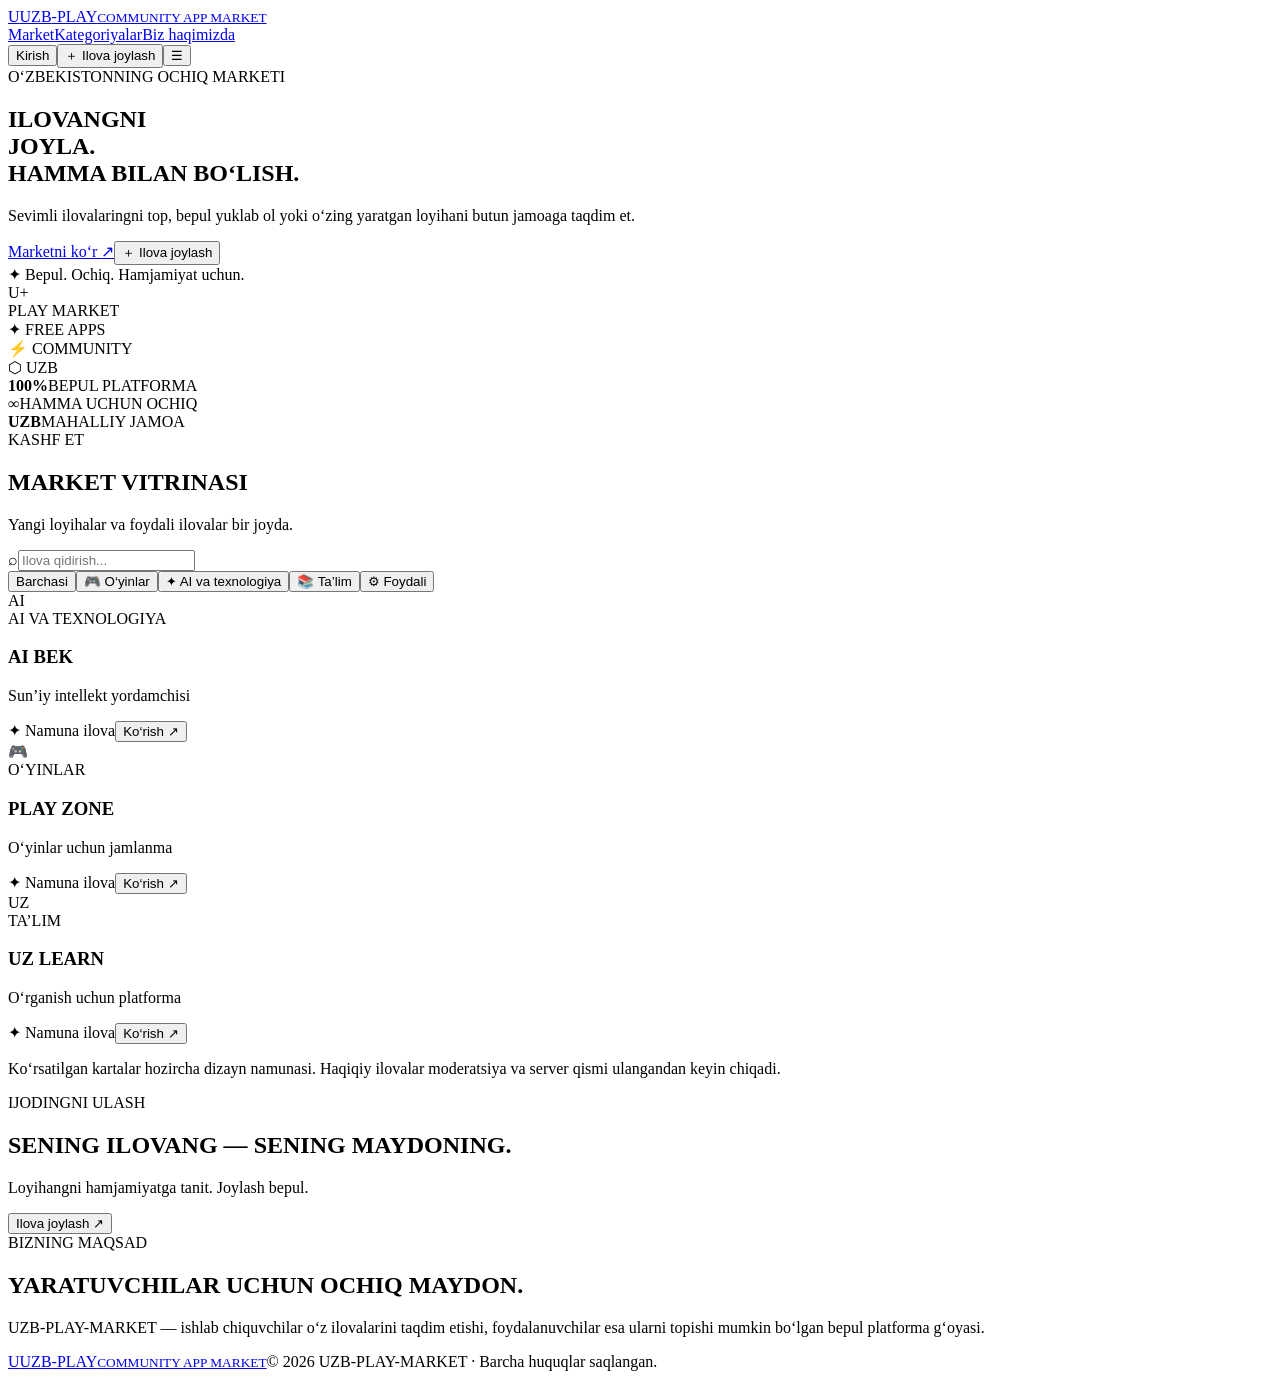
==== index.html @ 354644d7 "Add UZB-PLAY-MARKET homepage" ====
<!doctype html>
<html lang="uz">
<head>
  <meta charset="UTF-8"><meta name="viewport" content="width=device-width, initial-scale=1.0">
  <meta name="theme-color" content="#050811">
  <meta name="description" content="UZB-PLAY-MARKET — bepul ilovalar va o‘yinlar bozori.">
  <title>UZB-PLAY-MARKET — Bepul ilovalar marketi</title>
  <link rel="preconnect" href="https://fonts.googleapis.com"><link rel="preconnect" href="https://fonts.gstatic.com" crossorigin>
  <link href="https://fonts.googleapis.com/css2?family=Orbitron:wght@500;600;700;800&family=Inter:wght@400;500;600;700;800&display=swap" rel="stylesheet">
  <link rel="stylesheet" href="style.css">
</head>
<body>
  <div class="ambient ambient-one"></div><div class="ambient ambient-two"></div>
  <header class="topbar">
    <a class="brand" href="#"><span class="brand-mark">U</span><span>UZB<span class="cyan">-PLAY</span><small>COMMUNITY APP MARKET</small></span></a>
    <nav><a href="#market">Market</a><a href="#categories">Kategoriyalar</a><a href="#about">Biz haqimizda</a></nav>
    <div class="top-actions"><button class="btn btn-ghost" id="loginBtn">Kirish</button><button class="btn btn-primary" id="uploadTop">＋ Ilova joylash</button><button class="menu-btn" id="menuBtn" aria-label="Menyu">☰</button></div>
  </header>
  <main>
    <section class="hero">
      <div class="hero-copy"><div class="eyebrow"><span class="pulse"></span> O‘ZBEKISTONNING OCHIQ MARKETI</div>
        <h1>ILOVANGNI<br><span class="gradient-text">JOYLA.</span><br>HAMMA BILAN BO‘LISH.</h1>
        <p>Sevimli ilovalaringni top, bepul yuklab ol yoki o‘zing yaratgan loyihani butun jamoaga taqdim et.</p>
        <div class="hero-actions"><a class="btn btn-primary btn-large" href="#market">Marketni ko‘r <span>↗</span></a><button class="btn btn-outline btn-large" id="heroUpload">＋ Ilova joylash</button></div>
        <div class="hero-note"><span>✦</span> Bepul. Ochiq. Hamjamiyat uchun.</div>
      </div>
      <div class="hero-art"><div class="orbit orbit-a"></div><div class="orbit orbit-b"></div><div class="core"><div class="core-icon">U<span>+</span></div><div class="core-label">PLAY MARKET</div></div><div class="float-chip chip-one">✦ FREE APPS</div><div class="float-chip chip-two">⚡ COMMUNITY</div><div class="float-chip chip-three">⬡ UZB</div></div>
    </section>
    <section class="stats"><div><strong>100%</strong><span>BEPUL PLATFORMА</span></div><div><strong>∞</strong><span>HAMMA UCHUN OCHIQ</span></div><div><strong>UZB</strong><span>MAHALLIY JAMOA</span></div></section>
    <section class="market-section" id="market">
      <div class="section-heading"><div><div class="eyebrow">KASHF ET</div><h2>MARKET <span class="cyan">VITRINASI</span></h2><p>Yangi loyihalar va foydali ilovalar bir joyda.</p></div><div class="search-wrap"><span>⌕</span><input id="searchInput" type="search" placeholder="Ilova qidirish..."></div></div>
      <div class="filters" id="categories"><button class="filter active" data-category="Barchasi">Barchasi</button><button class="filter" data-category="O‘yinlar">🎮 O‘yinlar</button><button class="filter" data-category="AI va texnologiya">✦ AI va texnologiya</button><button class="filter" data-category="Ta’lim">📚 Ta’lim</button><button class="filter" data-category="Foydali">⚙ Foydali</button></div>
      <div class="app-grid" id="appGrid">
        <article class="app-card"><div class="app-icon icon-blue">AI</div><div class="app-info"><span class="tag">AI VA TEXNOLOGIYA</span><h3>AI BEK</h3><p>Sun’iy intellekt yordamchisi</p><div class="card-bottom"><span>✦ Namuna ilova</span><button class="card-open" data-name="AI BEK" data-desc="Sun’iy intellekt yordamchisi. Bu vitrina namunasi." data-link="">Ko‘rish ↗</button></div></div></article>
        <article class="app-card"><div class="app-icon icon-purple">🎮</div><div class="app-info"><span class="tag purple-tag">O‘YINLAR</span><h3>PLAY ZONE</h3><p>O‘yinlar uchun jamlanma</p><div class="card-bottom"><span>✦ Namuna ilova</span><button class="card-open" data-name="PLAY ZONE" data-desc="O‘yinlar uchun jamlanma. Bu vitrina namunasi." data-link="">Ko‘rish ↗</button></div></div></article>
        <article class="app-card"><div class="app-icon icon-green">UZ</div><div class="app-info"><span class="tag green-tag">TA’LIM</span><h3>UZ LEARN</h3><p>O‘rganish uchun platforma</p><div class="card-bottom"><span>✦ Namuna ilova</span><button class="card-open" data-name="UZ LEARN" data-desc="O‘rganish uchun platforma. Bu vitrina namunasi." data-link="">Ko‘rish ↗</button></div></div></article>
      </div>
      <div class="empty-state" id="emptyState" hidden>Bu qidiruv bo‘yicha ilova topilmadi.</div>
      <p class="demo-note">Ko‘rsatilgan kartalar hozircha dizayn namunasi. Haqiqiy ilovalar moderatsiya va server qismi ulangandan keyin chiqadi.</p>
    </section>
    <section class="upload-banner"><div><div class="eyebrow">IJODINGNI ULASH</div><h2>SENING ILOVANG — <span class="cyan">SENING MAYDONING.</span></h2><p>Loyihangni hamjamiyatga tanit. Joylash bepul.</p></div><button class="btn btn-primary btn-large" id="bannerUpload">Ilova joylash <span>↗</span></button></section>
    <section class="about" id="about"><div class="eyebrow">BIZNING MAQSAD</div><h2>YARATUVCHILAR UCHUN <span class="gradient-text">OCHIQ MAYDON.</span></h2><p>UZB-PLAY-MARKET — ishlab chiquvchilar o‘z ilovalarini taqdim etishi, foydalanuvchilar esa ularni topishi mumkin bo‘lgan bepul platforma g‘oyasi.</p></section>
  </main>
  <footer><a class="brand footer-brand" href="#"><span class="brand-mark">U</span><span>UZB<span class="cyan">-PLAY</span><small>COMMUNITY APP MARKET</small></span></a><span>© 2026 UZB-PLAY-MARKET · Barcha huquqlar saqlangan.</span></footer>
  <div class="modal-backdrop" id="uploadModal" hidden><section class="modal"><button class="modal-close" data-close aria-label="Yopish">×</button><div class="eyebrow">HAMJAMIYATGA QO‘SHIL</div><h2>ILOVA <span class="cyan">JOYLASH</span></h2><p class="modal-intro">Hozircha bu forma namuna rejimida ishlaydi. Ma’lumotlar serverga yuborilmaydi.</p><form id="uploadForm"><label>Ilova nomi<input name="appName" required maxlength="45" placeholder="Masalan: Mening ilovam"></label><label>Kategoriya<select name="category"><option>O‘yinlar</option><option>AI va texnologiya</option><option>Ta’lim</option><option>Foydali</option></select></label><label>Qisqa tavsif<textarea name="description" required maxlength="180" placeholder="Ilovangiz nima qiladi?"></textarea></label><label>Yuklab olish havolasi<input name="link" type="url" placeholder="https://..."></label><button class="btn btn-primary submit-btn" type="submit">Namuna kartasini ko‘rsatish ↗</button></form><div class="form-message" id="formMessage" role="status"></div></section></div>
  <div class="modal-backdrop" id="loginModal" hidden><section class="modal small-modal"><button class="modal-close" data-close>×</button><div class="eyebrow">XUSH KELIBSIZ</div><h2>AKKAUNTGA <span class="cyan">KIRISH</span></h2><p>Google orqali kirish funksiyasi OAuth sozlamalari va serverga ulangandan keyin ishlaydi.</p><button class="btn btn-outline submit-btn" id="googleInfo">Google bilan kirish — tez orada</button><div class="form-message" id="loginMessage"></div></section></div>
  <div class="toast" id="toast" role="status"></div>
  <script src="script.js"></script>
</body></html>
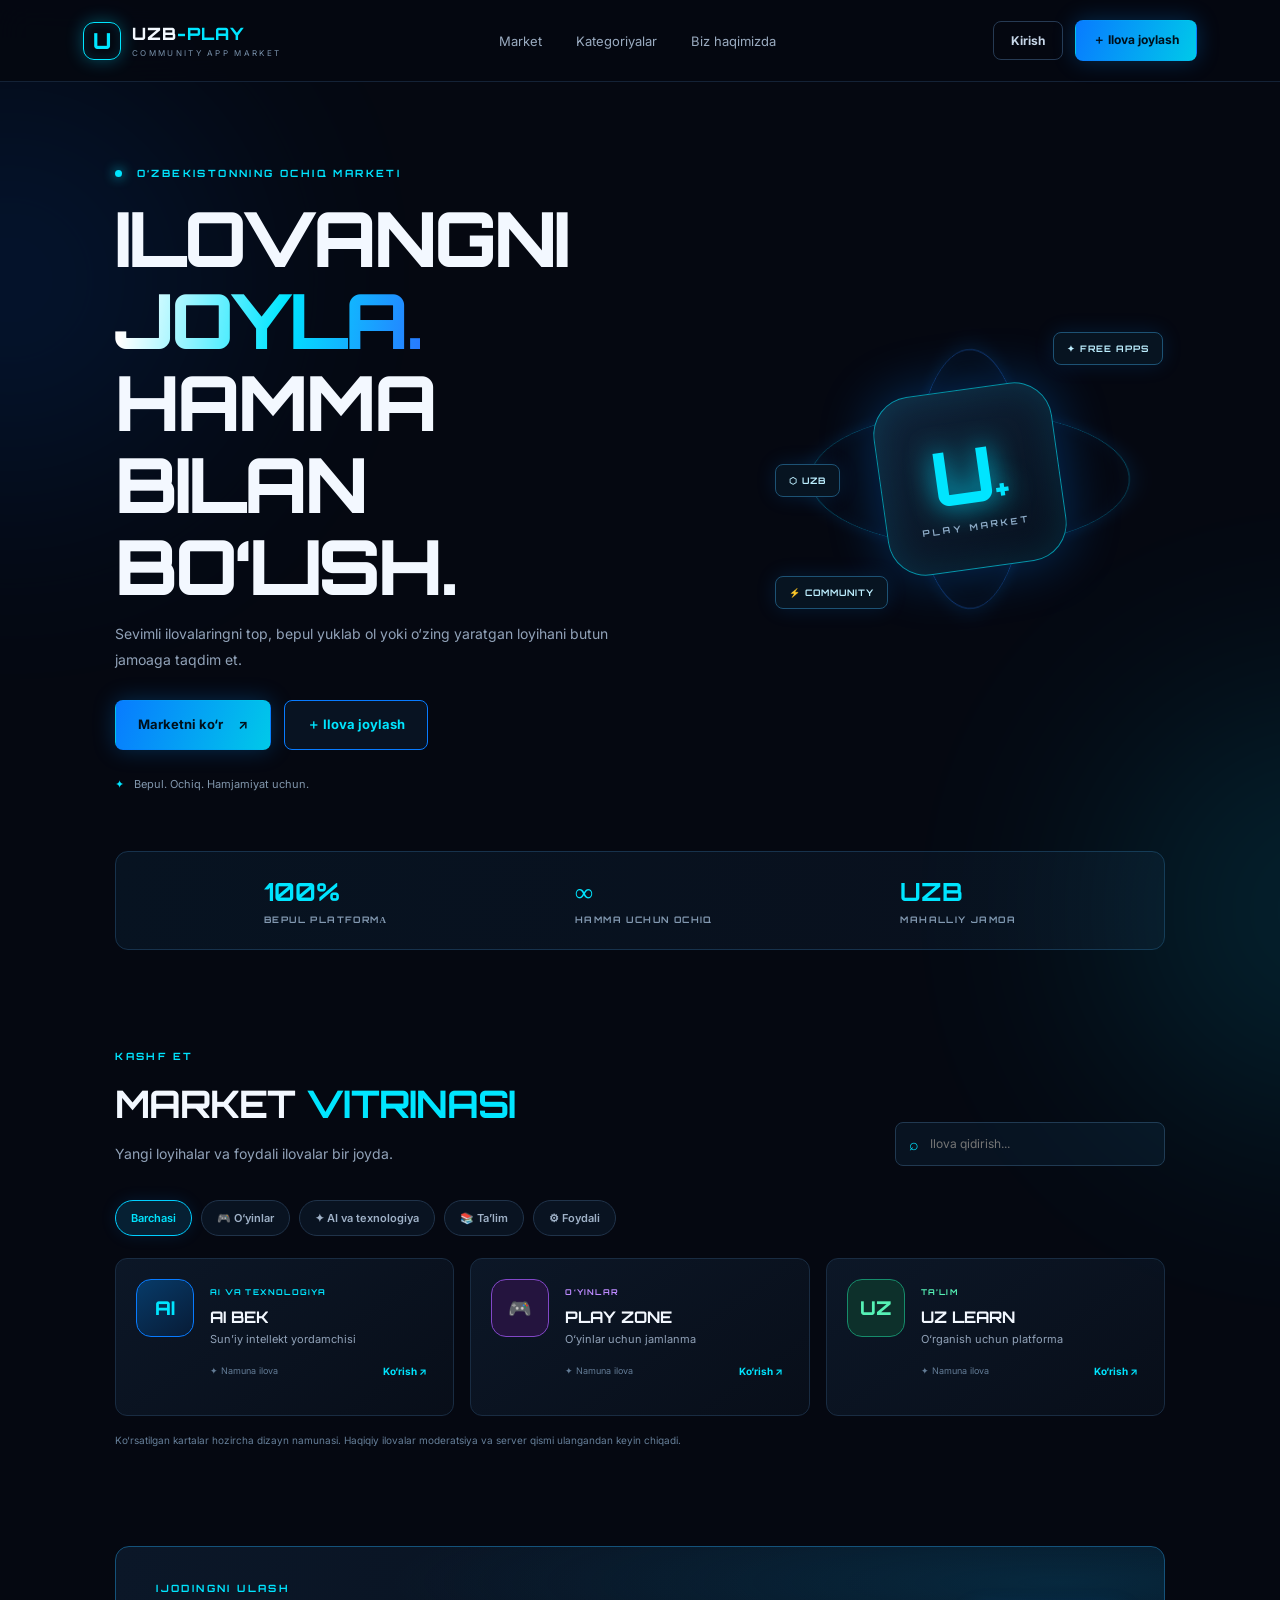
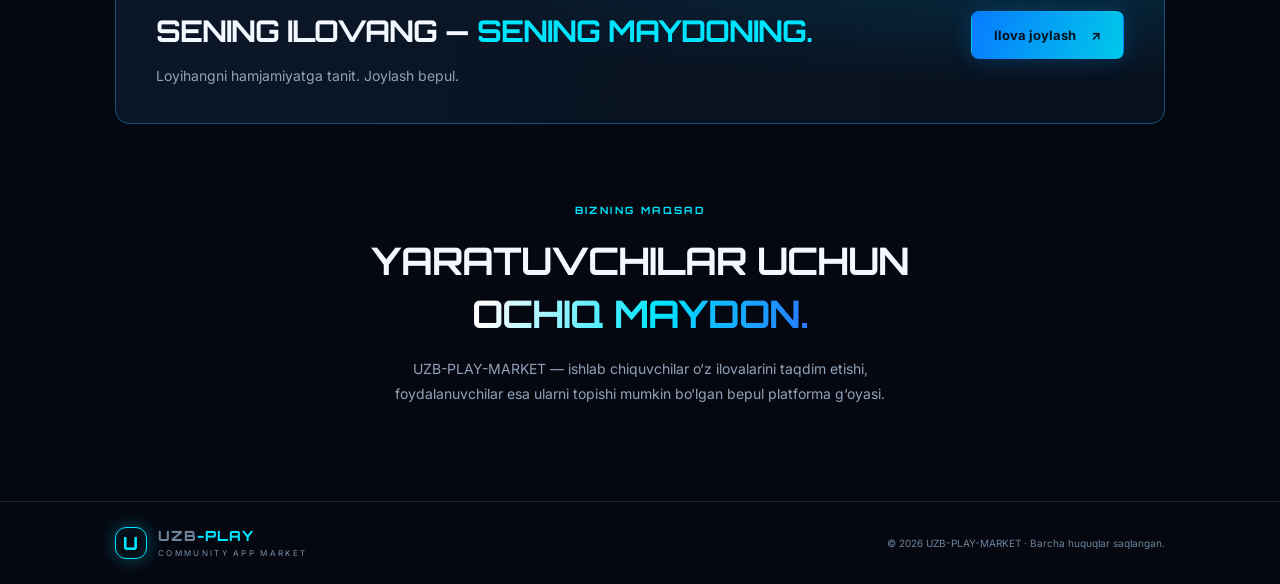
==== commit dde389ad: "Connect sample apps to category filters" ====
--- a/index.html
+++ b/index.html
@@ -31,9 +31,9 @@
       <div class="section-heading"><div><div class="eyebrow">KASHF ET</div><h2>MARKET <span class="cyan">VITRINASI</span></h2><p>Yangi loyihalar va foydali ilovalar bir joyda.</p></div><div class="search-wrap"><span>⌕</span><input id="searchInput" type="search" placeholder="Ilova qidirish..."></div></div>
       <div class="filters" id="categories"><button class="filter active" data-category="Barchasi">Barchasi</button><button class="filter" data-category="O‘yinlar">🎮 O‘yinlar</button><button class="filter" data-category="AI va texnologiya">✦ AI va texnologiya</button><button class="filter" data-category="Ta’lim">📚 Ta’lim</button><button class="filter" data-category="Foydali">⚙ Foydali</button></div>
       <div class="app-grid" id="appGrid">
-        <article class="app-card"><div class="app-icon icon-blue">AI</div><div class="app-info"><span class="tag">AI VA TEXNOLOGIYA</span><h3>AI BEK</h3><p>Sun’iy intellekt yordamchisi</p><div class="card-bottom"><span>✦ Namuna ilova</span><button class="card-open" data-name="AI BEK" data-desc="Sun’iy intellekt yordamchisi. Bu vitrina namunasi." data-link="">Ko‘rish ↗</button></div></div></article>
-        <article class="app-card"><div class="app-icon icon-purple">🎮</div><div class="app-info"><span class="tag purple-tag">O‘YINLAR</span><h3>PLAY ZONE</h3><p>O‘yinlar uchun jamlanma</p><div class="card-bottom"><span>✦ Namuna ilova</span><button class="card-open" data-name="PLAY ZONE" data-desc="O‘yinlar uchun jamlanma. Bu vitrina namunasi." data-link="">Ko‘rish ↗</button></div></div></article>
-        <article class="app-card"><div class="app-icon icon-green">UZ</div><div class="app-info"><span class="tag green-tag">TA’LIM</span><h3>UZ LEARN</h3><p>O‘rganish uchun platforma</p><div class="card-bottom"><span>✦ Namuna ilova</span><button class="card-open" data-name="UZ LEARN" data-desc="O‘rganish uchun platforma. Bu vitrina namunasi." data-link="">Ko‘rish ↗</button></div></div></article>
+        <article class="app-card" data-category="AI va texnologiya"><div class="app-icon icon-blue">AI</div><div class="app-info"><span class="tag">AI VA TEXNOLOGIYA</span><h3>AI BEK</h3><p>Sun’iy intellekt yordamchisi</p><div class="card-bottom"><span>✦ Namuna ilova</span><button class="card-open" data-name="AI BEK" data-desc="Sun’iy intellekt yordamchisi. Bu vitrina namunasi." data-link="">Ko‘rish ↗</button></div></div></article>
+        <article class="app-card" data-category="O‘yinlar"><div class="app-icon icon-purple">🎮</div><div class="app-info"><span class="tag purple-tag">O‘YINLAR</span><h3>PLAY ZONE</h3><p>O‘yinlar uchun jamlanma</p><div class="card-bottom"><span>✦ Namuna ilova</span><button class="card-open" data-name="PLAY ZONE" data-desc="O‘yinlar uchun jamlanma. Bu vitrina namunasi." data-link="">Ko‘rish ↗</button></div></div></article>
+        <article class="app-card" data-category="Ta’lim"><div class="app-icon icon-green">UZ</div><div class="app-info"><span class="tag green-tag">TA’LIM</span><h3>UZ LEARN</h3><p>O‘rganish uchun platforma</p><div class="card-bottom"><span>✦ Namuna ilova</span><button class="card-open" data-name="UZ LEARN" data-desc="O‘rganish uchun platforma. Bu vitrina namunasi." data-link="">Ko‘rish ↗</button></div></div></article>
       </div>
       <div class="empty-state" id="emptyState" hidden>Bu qidiruv bo‘yicha ilova topilmadi.</div>
       <p class="demo-note">Ko‘rsatilgan kartalar hozircha dizayn namunasi. Haqiqiy ilovalar moderatsiya va server qismi ulangandan keyin chiqadi.</p>
--- a/style.css
+++ b/style.css
@@ -0,0 +1 @@
+:root{--bg:#050811;--panel:#0b1220;--line:#17283d;--cyan:#00e5ff;--blue:#087bff;--muted:#91a2b8;--white:#f3f8ff}*{box-sizing:border-box}html{scroll-behavior:smooth}body{margin:0;background:var(--bg);color:var(--white);font-family:Inter,Arial,sans-serif;overflow-x:hidden}a{color:inherit;text-decoration:none}.ambient{position:absolute;width:420px;height:420px;border-radius:50%;filter:blur(120px);opacity:.13;pointer-events:none}.ambient-one{background:#006eff;top:70px;left:-200px}.ambient-two{background:#00d9ff;top:700px;right:-250px}.topbar{height:82px;padding:0 6.5%;display:flex;align-items:center;justify-content:space-between;border-bottom:1px solid #142236;background:#050811e8;backdrop-filter:blur(16px);position:sticky;top:0;z-index:10}.brand{display:flex;align-items:center;gap:11px;font-family:Orbitron,sans-serif;font-size:17px;font-weight:800;letter-spacing:1px}.brand small{display:block;color:#7890aa;font:8px Inter,sans-serif;letter-spacing:2.3px;margin-top:4px}.brand-mark{display:grid;place-items:center;width:38px;height:38px;border:1px solid var(--cyan);color:var(--cyan);font-size:22px;border-radius:11px;box-shadow:0 0 17px #00dfff55,inset 0 0 12px #00dfff22}.cyan{color:var(--cyan)}nav{display:flex;gap:34px;color:#9aabc0;font-size:13px}nav a:hover{color:var(--cyan)}.top-actions{display:flex;gap:12px;align-items:center}.btn{border:1px solid transparent;border-radius:8px;padding:11px 17px;font:700 12px Inter;cursor:pointer;transition:.2s}.btn:hover{transform:translateY(-2px);filter:brightness(1.15)}.btn-primary{background:linear-gradient(110deg,#087bff,#00c9e9);color:#00101c;box-shadow:0 0 22px #008dff44}.btn-ghost{background:transparent;border-color:#263a53;color:#c7d7e9}.btn-outline{background:#081322;border-color:#087bff;color:var(--cyan)}.btn-large{padding:15px 22px;font-size:13px}.btn span{margin-left:12px}.menu-btn{display:none;background:none;color:white;border:0;font-size:23px}.hero{min-height:560px;padding:85px 9% 60px;display:flex;align-items:center;justify-content:space-between;gap:30px;position:relative}.hero-copy{max-width:580px;z-index:1}.eyebrow{font:700 10px Orbitron,sans-serif;letter-spacing:2.4px;color:var(--cyan);margin-bottom:18px}.pulse{display:inline-block;width:7px;height:7px;border-radius:50%;background:#00e5ff;box-shadow:0 0 12px #00e5ff;margin-right:9px}.hero h1{font:800 clamp(42px,6vw,76px)/1.08 Orbitron,sans-serif;letter-spacing:-3px;margin:0}.gradient-text{background:linear-gradient(100deg,#fff 5%,#00e5ff 55%,#2878ff);-webkit-background-clip:text;background-clip:text;color:transparent}.hero-copy>p,.section-heading p,.upload-banner p,.about p{color:var(--muted);line-height:1.8;font-size:14px;max-width:510px}.hero-actions{display:flex;gap:13px;margin-top:28px}.hero-note{margin-top:27px;color:#8297ad;font-size:11px}.hero-note span{color:var(--cyan);margin-right:7px}.hero-art{width:390px;height:390px;position:relative;display:grid;place-items:center;flex-shrink:0}.orbit{position:absolute;border:1px solid #00cfff55;border-radius:50%;box-shadow:0 0 25px #008cff22,inset 0 0 25px #008cff11}.orbit-a{width:320px;height:320px;transform:rotateX(65deg) rotate(-25deg)}.orbit-b{width:260px;height:260px;transform:rotateY(65deg) rotate(25deg);border-color:#257cff66}.core{width:180px;height:180px;border:1px solid #00e5ff99;border-radius:38px;background:linear-gradient(145deg,#10243a,#07101d);box-shadow:0 0 55px #007dff55,inset 0 0 35px #00cfff20;display:flex;align-items:center;justify-content:center;flex-direction:column;transform:rotate(-8deg)}.core-icon{font:800 75px Orbitron;color:var(--cyan);text-shadow:0 0 28px #00dfff}.core-icon span{font-size:30px}.core-label{font:700 9px Orbitron;letter-spacing:3px;color:#8caac6}.float-chip{position:absolute;padding:10px 13px;border:1px solid #1d5274;background:#071421;border-radius:8px;color:#bdefff;font:700 9px Orbitron;letter-spacing:1px;box-shadow:0 0 20px #008cff25}.chip-one{top:48px;right:2px}.chip-two{bottom:65px;left:0}.chip-three{top:180px;left:0}.stats{margin:0 9%;padding:24px 5%;border:1px solid #17324c;background:linear-gradient(100deg,#071321,#09101d);border-radius:13px;display:flex;justify-content:space-around;gap:20px}.stats div{display:flex;flex-direction:column;gap:7px}.stats strong{font:700 25px Orbitron;color:var(--cyan)}.stats span{font:700 9px Orbitron;letter-spacing:1.4px;color:#8399b1}.market-section{padding:100px 9% 75px}.section-heading{display:flex;justify-content:space-between;align-items:end;gap:20px}.section-heading h2,.upload-banner h2,.about h2{font:700 clamp(25px,3.5vw,38px) Orbitron;margin:0;letter-spacing:-1px}.section-heading p{margin-bottom:0}.search-wrap{height:44px;width:270px;border:1px solid #213951;background:#081321;border-radius:8px;display:flex;align-items:center;padding:0 13px;gap:9px;color:var(--cyan)}.search-wrap input{background:transparent;border:0;outline:0;color:white;width:100%;font:12px Inter}.filters{display:flex;gap:9px;flex-wrap:wrap;margin:34px 0 22px}.filter{padding:10px 15px;border:1px solid #20334a;border-radius:30px;background:#091321;color:#9fb1c7;font:600 11px Inter;cursor:pointer}.filter.active,.filter:hover{border-color:#00cfff;color:var(--cyan);background:#062033;box-shadow:0 0 16px #008dff20}.app-grid{display:grid;grid-template-columns:repeat(3,1fr);gap:16px}.app-card{display:flex;gap:16px;padding:20px;background:linear-gradient(145deg,#0c1727,#080e19);border:1px solid #192c42;border-radius:12px;min-height:158px;transition:.25s}.app-card:hover{transform:translateY(-4px);border-color:#008dca;box-shadow:0 12px 35px #001a3344}.app-icon{width:58px;height:58px;flex-shrink:0;border-radius:15px;display:grid;place-items:center;font:800 19px Orbitron}.icon-blue{background:linear-gradient(145deg,#073b69,#071b36);color:#00e5ff;border:1px solid #087bff}.icon-purple{background:#24143e;color:#bd8aff;border:1px solid #8247c7}.icon-green{background:#0d302b;color:#56f2b6;border:1px solid #168c6b}.app-info{min-width:0;flex:1}.tag{font:700 8px Orbitron;letter-spacing:1.2px;color:var(--cyan)}.purple-tag{color:#bd8aff}.green-tag{color:#56f2b6}.app-info h3{font:700 16px Orbitron;margin:8px 0 5px}.app-info p{font-size:11px;color:#91a2b8;margin:0}.card-bottom{display:flex;justify-content:space-between;align-items:center;margin-top:18px;color:#637c96;font-size:9px}.card-open{background:none;border:0;color:var(--cyan);font:700 10px Inter;cursor:pointer}.empty-state{text-align:center;padding:40px;color:#93a6bc;border:1px dashed #24415c;border-radius:10px}.demo-note{color:#667f99;font-size:10px;margin-top:18px}.upload-banner{margin:15px 9% 80px;padding:35px 40px;border:1px solid #14527a;border-radius:14px;background:radial-gradient(ellipse at 90% 20%,#063d5a88,transparent 50%),linear-gradient(100deg,#0b1728,#07101d);display:flex;align-items:center;justify-content:space-between;gap:20px}.upload-banner h2{font-size:clamp(20px,3vw,30px)}.upload-banner p{margin-bottom:0}.about{text-align:center;max-width:700px;margin:0 auto 95px;padding:0 20px}.about h2{line-height:1.4}.about p{margin:15px auto}footer{padding:25px 9%;border-top:1px solid #17283d;display:flex;justify-content:space-between;align-items:center;gap:20px;color:#6f849b;font-size:10px}.footer-brand{font-size:14px}.footer-brand .brand-mark{width:32px;height:32px;font-size:18px}.modal-backdrop{position:fixed;inset:0;background:#02050bdc;backdrop-filter:blur(8px);z-index:30;display:grid;place-items:center;padding:20px}.modal-backdrop[hidden]{display:none}.modal{position:relative;width:min(100%,470px);max-height:90vh;overflow:auto;padding:32px;background:#0a1422;border:1px solid #17628a;border-radius:15px;box-shadow:0 0 55px #007dff35}.modal h2{font:700 25px Orbitron;margin:0 0 10px}.modal-intro,.small-modal p{color:#91a2b8;font-size:12px;line-height:1.7}.modal-close{position:absolute;right:18px;top:13px;border:0;background:none;color:#9fb4c9;font-size:27px;cursor:pointer}.modal form{display:grid;gap:14px;margin-top:20px}.modal label{display:grid;gap:7px;color:#c6d7e8;font-size:11px;font-weight:700}.modal input,.modal textarea,.modal select{width:100%;background:#050c16;border:1px solid #233c55;border-radius:7px;padding:12px;color:white;font:12px Inter;outline:0}.modal textarea{min-height:85px;resize:vertical}.modal input:focus,.modal textarea:focus,.modal select:focus{border-color:var(--cyan)}.submit-btn{width:100%;margin-top:8px}.form-message{font-size:11px;color:var(--cyan);line-height:1.6;margin-top:12px}.toast{position:fixed;bottom:22px;left:50%;transform:translate(-50%,20px);opacity:0;pointer-events:none;background:#0c2334;border:1px solid #00bfe9;color:#d8faff;padding:12px 18px;border-radius:8px;font-size:12px;z-index:40;transition:.25s}.toast.show{opacity:1;transform:translate(-50%,0)}@media(max-width:950px){nav{gap:17px}.hero{padding-left:6%;padding-right:6%}.hero-art{width:310px;height:310px}.orbit-a{width:270px;height:270px}.orbit-b{width:220px;height:220px}.core{width:145px;height:145px}.core-icon{font-size:60px}.app-grid{grid-template-columns:repeat(2,1fr)}}@media(max-width:680px){.topbar{height:70px;padding:0 5%}.topbar nav{display:none;position:absolute;top:69px;left:0;right:0;padding:20px;background:#07101d;border-bottom:1px solid #19334c;flex-direction:column}.topbar nav.open{display:flex}.top-actions .btn-ghost{display:none}.top-actions .btn-primary{padding:9px 11px;font-size:10px}.menu-btn{display:block}.brand{font-size:14px}.brand-mark{width:33px;height:33px}.hero{padding:65px 7% 35px;min-height:auto;flex-direction:column;align-items:flex-start}.hero h1{font-size:48px}.hero-art{align-self:center;margin-top:10px;width:290px;height:270px}.chip-one{right:-5px}.stats{margin:0 5%;padding:20px 14px;gap:10px}.stats strong{font-size:20px}.stats span{font-size:7px;letter-spacing:.7px}.market-section{padding:75px 5% 55px}.section-heading{align-items:flex-start;flex-direction:column}.search-wrap{width:100%}.app-grid{grid-template-columns:1fr}.upload-banner{margin:10px 5% 65px;padding:25px;align-items:flex-start;flex-direction:column}.about{margin-bottom:65px}footer{padding:22px 5%;flex-direction:column;align-items:flex-start}.hero-actions{flex-wrap:wrap}}
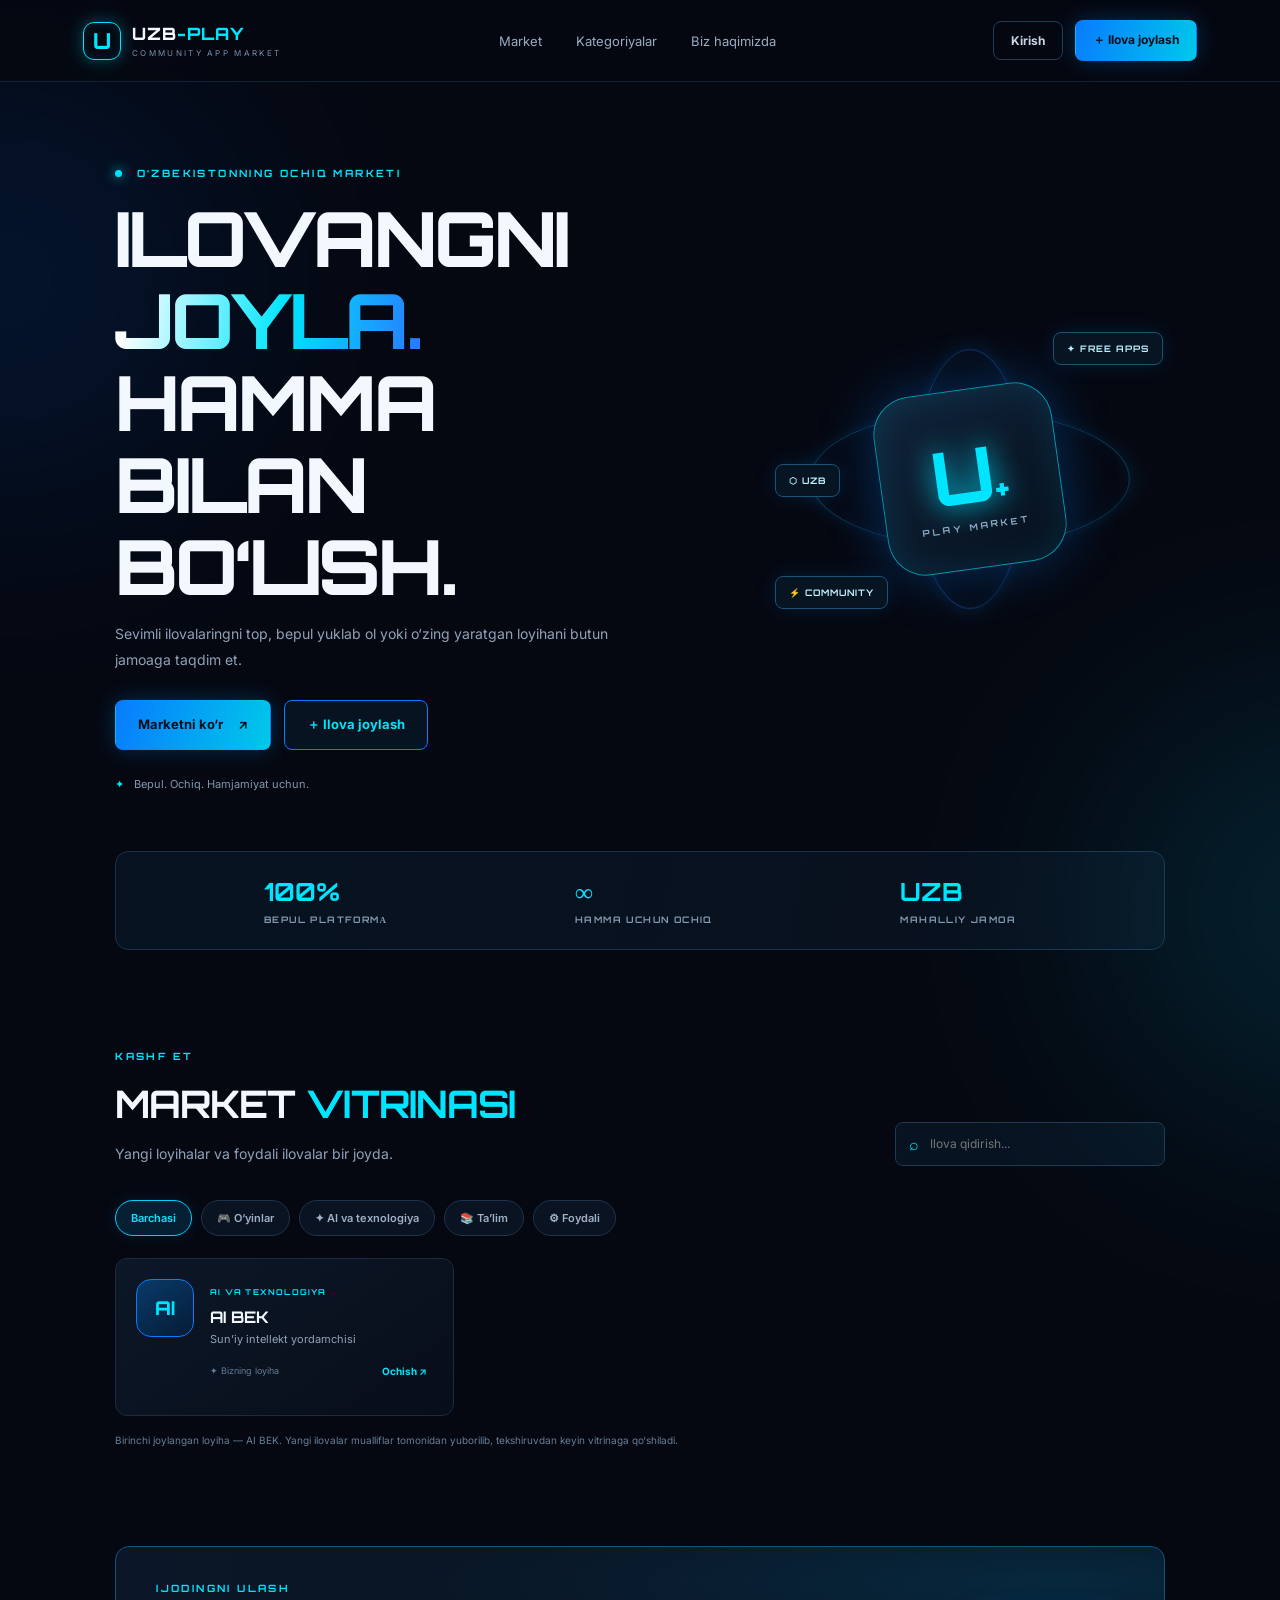
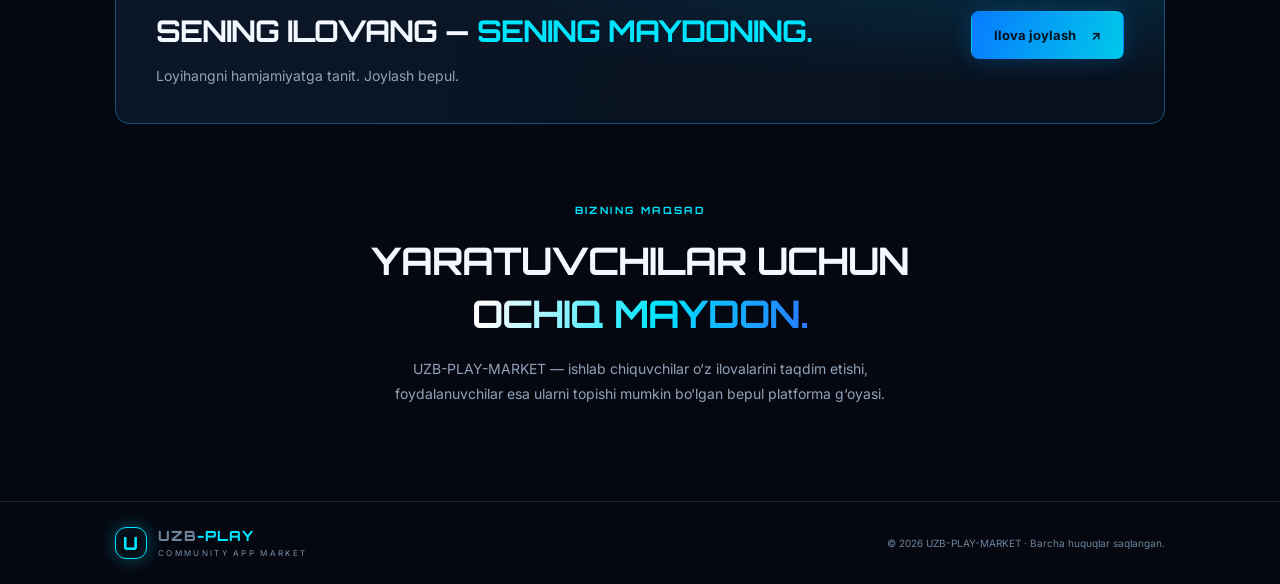
==== commit c65635ab: "Add AI BEK as first marketplace app" ====
--- a/index.html
+++ b/index.html
@@ -31,12 +31,10 @@
       <div class="section-heading"><div><div class="eyebrow">KASHF ET</div><h2>MARKET <span class="cyan">VITRINASI</span></h2><p>Yangi loyihalar va foydali ilovalar bir joyda.</p></div><div class="search-wrap"><span>⌕</span><input id="searchInput" type="search" placeholder="Ilova qidirish..."></div></div>
       <div class="filters" id="categories"><button class="filter active" data-category="Barchasi">Barchasi</button><button class="filter" data-category="O‘yinlar">🎮 O‘yinlar</button><button class="filter" data-category="AI va texnologiya">✦ AI va texnologiya</button><button class="filter" data-category="Ta’lim">📚 Ta’lim</button><button class="filter" data-category="Foydali">⚙ Foydali</button></div>
       <div class="app-grid" id="appGrid">
-        <article class="app-card" data-category="AI va texnologiya"><div class="app-icon icon-blue">AI</div><div class="app-info"><span class="tag">AI VA TEXNOLOGIYA</span><h3>AI BEK</h3><p>Sun’iy intellekt yordamchisi</p><div class="card-bottom"><span>✦ Namuna ilova</span><button class="card-open" data-name="AI BEK" data-desc="Sun’iy intellekt yordamchisi. Bu vitrina namunasi." data-link="">Ko‘rish ↗</button></div></div></article>
-        <article class="app-card" data-category="O‘yinlar"><div class="app-icon icon-purple">🎮</div><div class="app-info"><span class="tag purple-tag">O‘YINLAR</span><h3>PLAY ZONE</h3><p>O‘yinlar uchun jamlanma</p><div class="card-bottom"><span>✦ Namuna ilova</span><button class="card-open" data-name="PLAY ZONE" data-desc="O‘yinlar uchun jamlanma. Bu vitrina namunasi." data-link="">Ko‘rish ↗</button></div></div></article>
-        <article class="app-card" data-category="Ta’lim"><div class="app-icon icon-green">UZ</div><div class="app-info"><span class="tag green-tag">TA’LIM</span><h3>UZ LEARN</h3><p>O‘rganish uchun platforma</p><div class="card-bottom"><span>✦ Namuna ilova</span><button class="card-open" data-name="UZ LEARN" data-desc="O‘rganish uchun platforma. Bu vitrina namunasi." data-link="">Ko‘rish ↗</button></div></div></article>
+        <article class="app-card" data-category="AI va texnologiya"><div class="app-icon icon-blue">AI</div><div class="app-info"><span class="tag">AI VA TEXNOLOGIYA</span><h3>AI BEK</h3><p>Sun’iy intellekt yordamchisi</p><div class="card-bottom"><span>✦ Bizning loyiha</span><button class="card-open" data-name="AI BEK" data-desc="AI BEK — sun’iy intellekt yordamchisi." data-link="https://ai-bek-world.onrender.com">Ochish ↗</button></div></div></article>
       </div>
       <div class="empty-state" id="emptyState" hidden>Bu qidiruv bo‘yicha ilova topilmadi.</div>
-      <p class="demo-note">Ko‘rsatilgan kartalar hozircha dizayn namunasi. Haqiqiy ilovalar moderatsiya va server qismi ulangandan keyin chiqadi.</p>
+      <p class="demo-note">Birinchi joylangan loyiha — AI BEK. Yangi ilovalar mualliflar tomonidan yuborilib, tekshiruvdan keyin vitrinaga qo‘shiladi.</p>
     </section>
     <section class="upload-banner"><div><div class="eyebrow">IJODINGNI ULASH</div><h2>SENING ILOVANG — <span class="cyan">SENING MAYDONING.</span></h2><p>Loyihangni hamjamiyatga tanit. Joylash bepul.</p></div><button class="btn btn-primary btn-large" id="bannerUpload">Ilova joylash <span>↗</span></button></section>
     <section class="about" id="about"><div class="eyebrow">BIZNING MAQSAD</div><h2>YARATUVCHILAR UCHUN <span class="gradient-text">OCHIQ MAYDON.</span></h2><p>UZB-PLAY-MARKET — ishlab chiquvchilar o‘z ilovalarini taqdim etishi, foydalanuvchilar esa ularni topishi mumkin bo‘lgan bepul platforma g‘oyasi.</p></section>
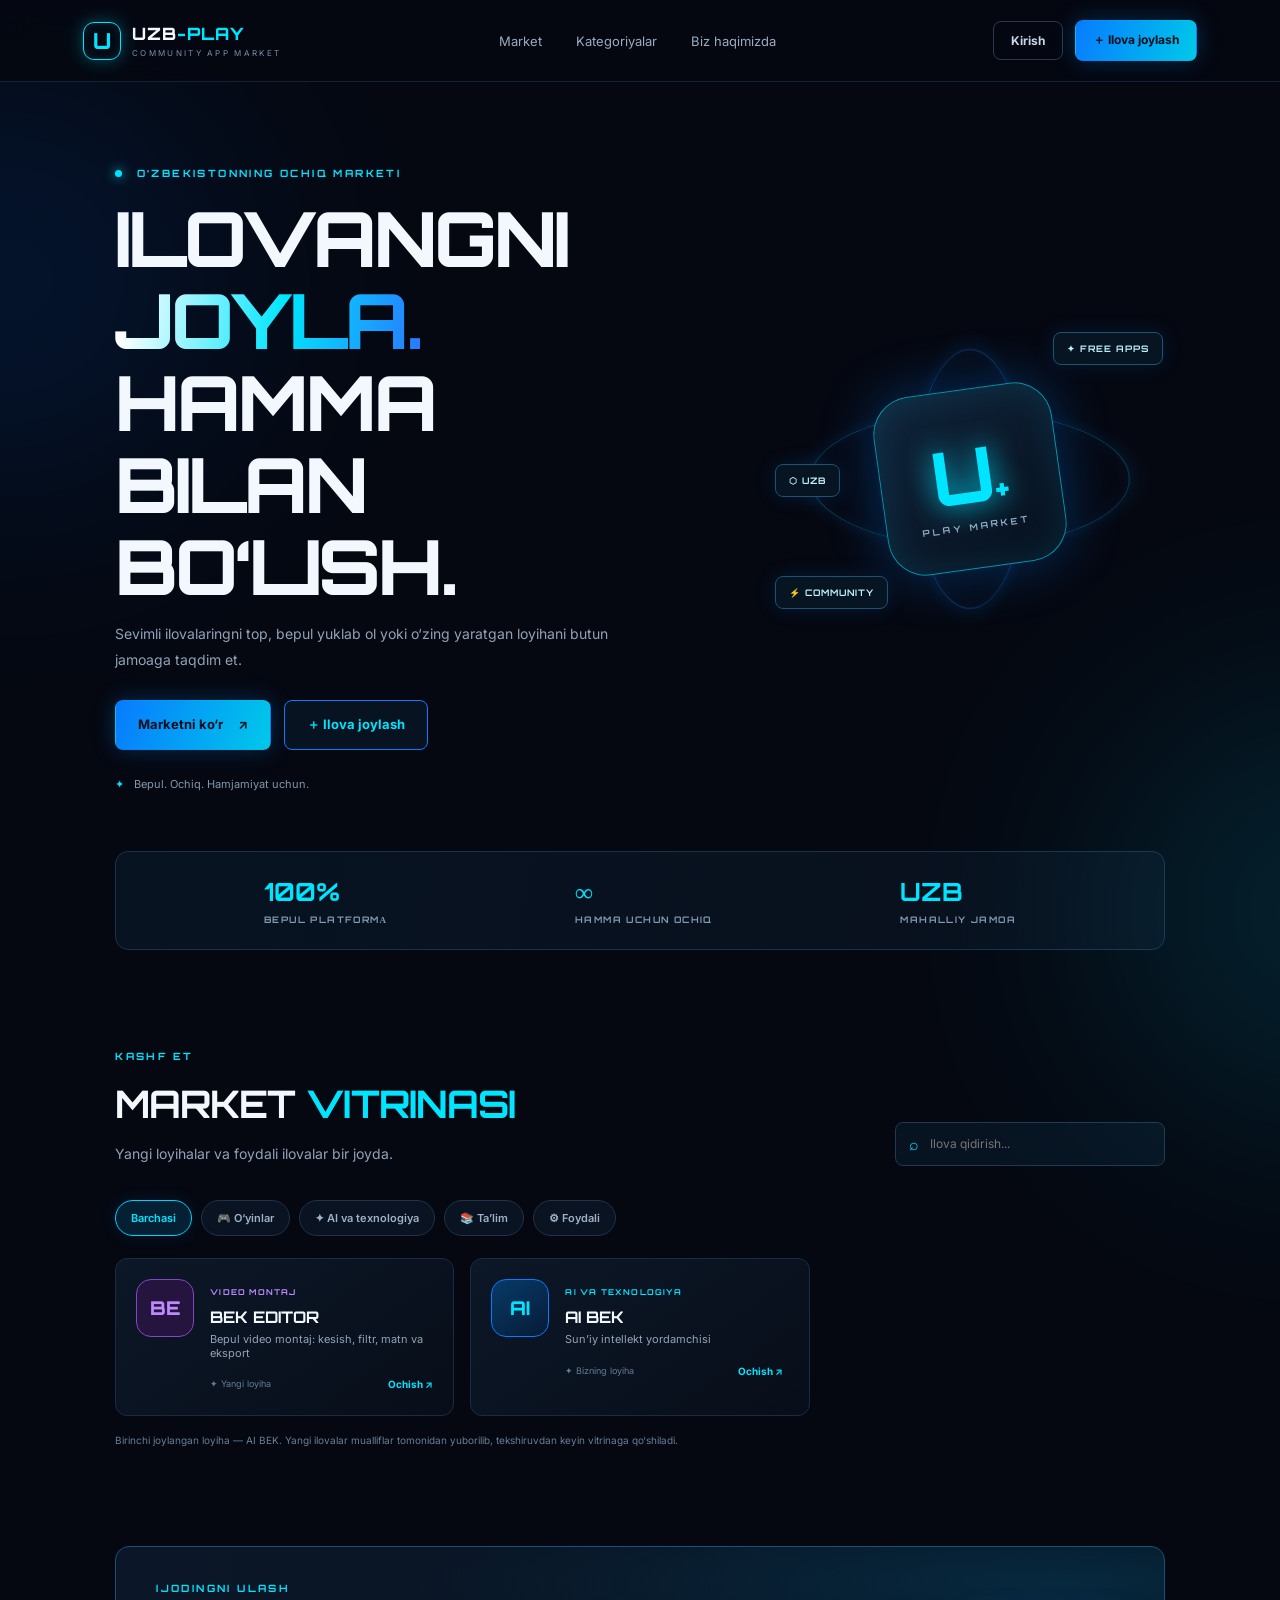
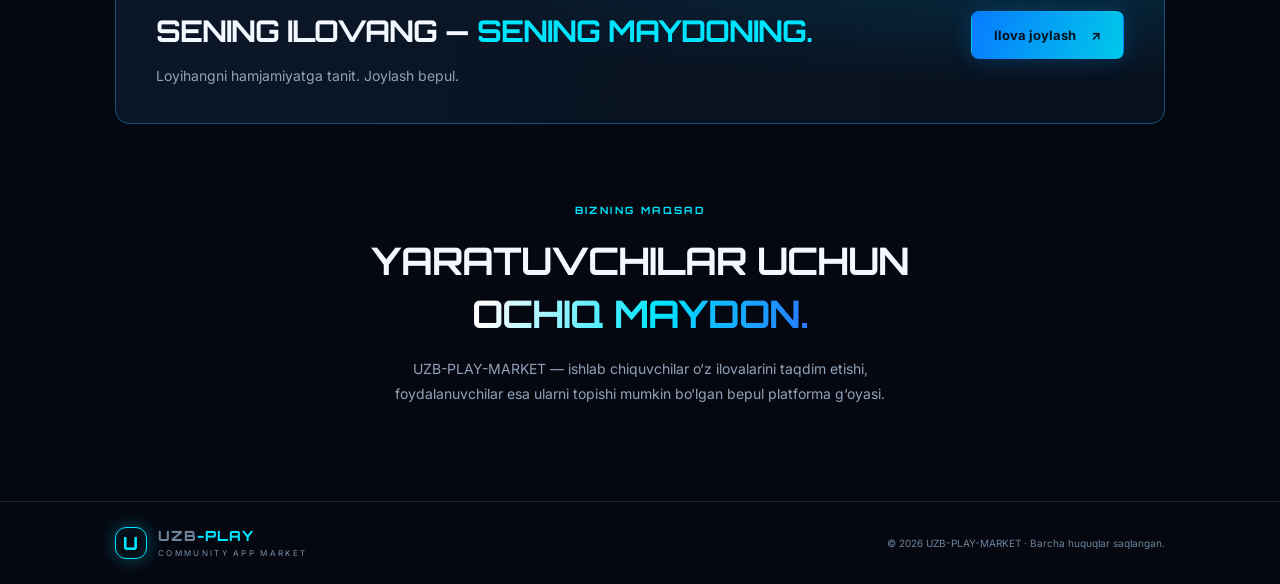
==== commit aed56679: "Add BEK EDITOR to market showcase" ====
--- a/index.html
+++ b/index.html
@@ -31,7 +31,8 @@
       <div class="section-heading"><div><div class="eyebrow">KASHF ET</div><h2>MARKET <span class="cyan">VITRINASI</span></h2><p>Yangi loyihalar va foydali ilovalar bir joyda.</p></div><div class="search-wrap"><span>⌕</span><input id="searchInput" type="search" placeholder="Ilova qidirish..."></div></div>
       <div class="filters" id="categories"><button class="filter active" data-category="Barchasi">Barchasi</button><button class="filter" data-category="O‘yinlar">🎮 O‘yinlar</button><button class="filter" data-category="AI va texnologiya">✦ AI va texnologiya</button><button class="filter" data-category="Ta’lim">📚 Ta’lim</button><button class="filter" data-category="Foydali">⚙ Foydali</button></div>
       <div class="app-grid" id="appGrid">
-        <article class="app-card" data-category="AI va texnologiya"><div class="app-icon icon-blue">AI</div><div class="app-info"><span class="tag">AI VA TEXNOLOGIYA</span><h3>AI BEK</h3><p>Sun’iy intellekt yordamchisi</p><div class="card-bottom"><span>✦ Bizning loyiha</span><button class="card-open" data-name="AI BEK" data-desc="AI BEK — sun’iy intellekt yordamchisi." data-link="https://ai-bek-world.onrender.com">Ochish ↗</button></div></div></article>
+<article class="app-card" data-category="Foydali"><div class="app-icon icon-purple">BE</div><div class="app-info"><span class="tag purple-tag">VIDEO MONTAJ</span><h3>BEK EDITOR</h3><p>Bepul video montaj: kesish, filtr, matn va eksport</p><div class="card-bottom"><span>✦ Yangi loyiha</span><a class="card-open" href="editor.html">Ochish ↗</a></div></div></article>
+                <article class="app-card" data-category="AI va texnologiya"><div class="app-icon icon-blue">AI</div><div class="app-info"><span class="tag">AI VA TEXNOLOGIYA</span><h3>AI BEK</h3><p>Sun’iy intellekt yordamchisi</p><div class="card-bottom"><span>✦ Bizning loyiha</span><button class="card-open" data-name="AI BEK" data-desc="AI BEK — sun’iy intellekt yordamchisi." data-link="https://ai-bek-world.onrender.com">Ochish ↗</button></div></div></article>
       </div>
       <div class="empty-state" id="emptyState" hidden>Bu qidiruv bo‘yicha ilova topilmadi.</div>
       <p class="demo-note">Birinchi joylangan loyiha — AI BEK. Yangi ilovalar mualliflar tomonidan yuborilib, tekshiruvdan keyin vitrinaga qo‘shiladi.</p>
